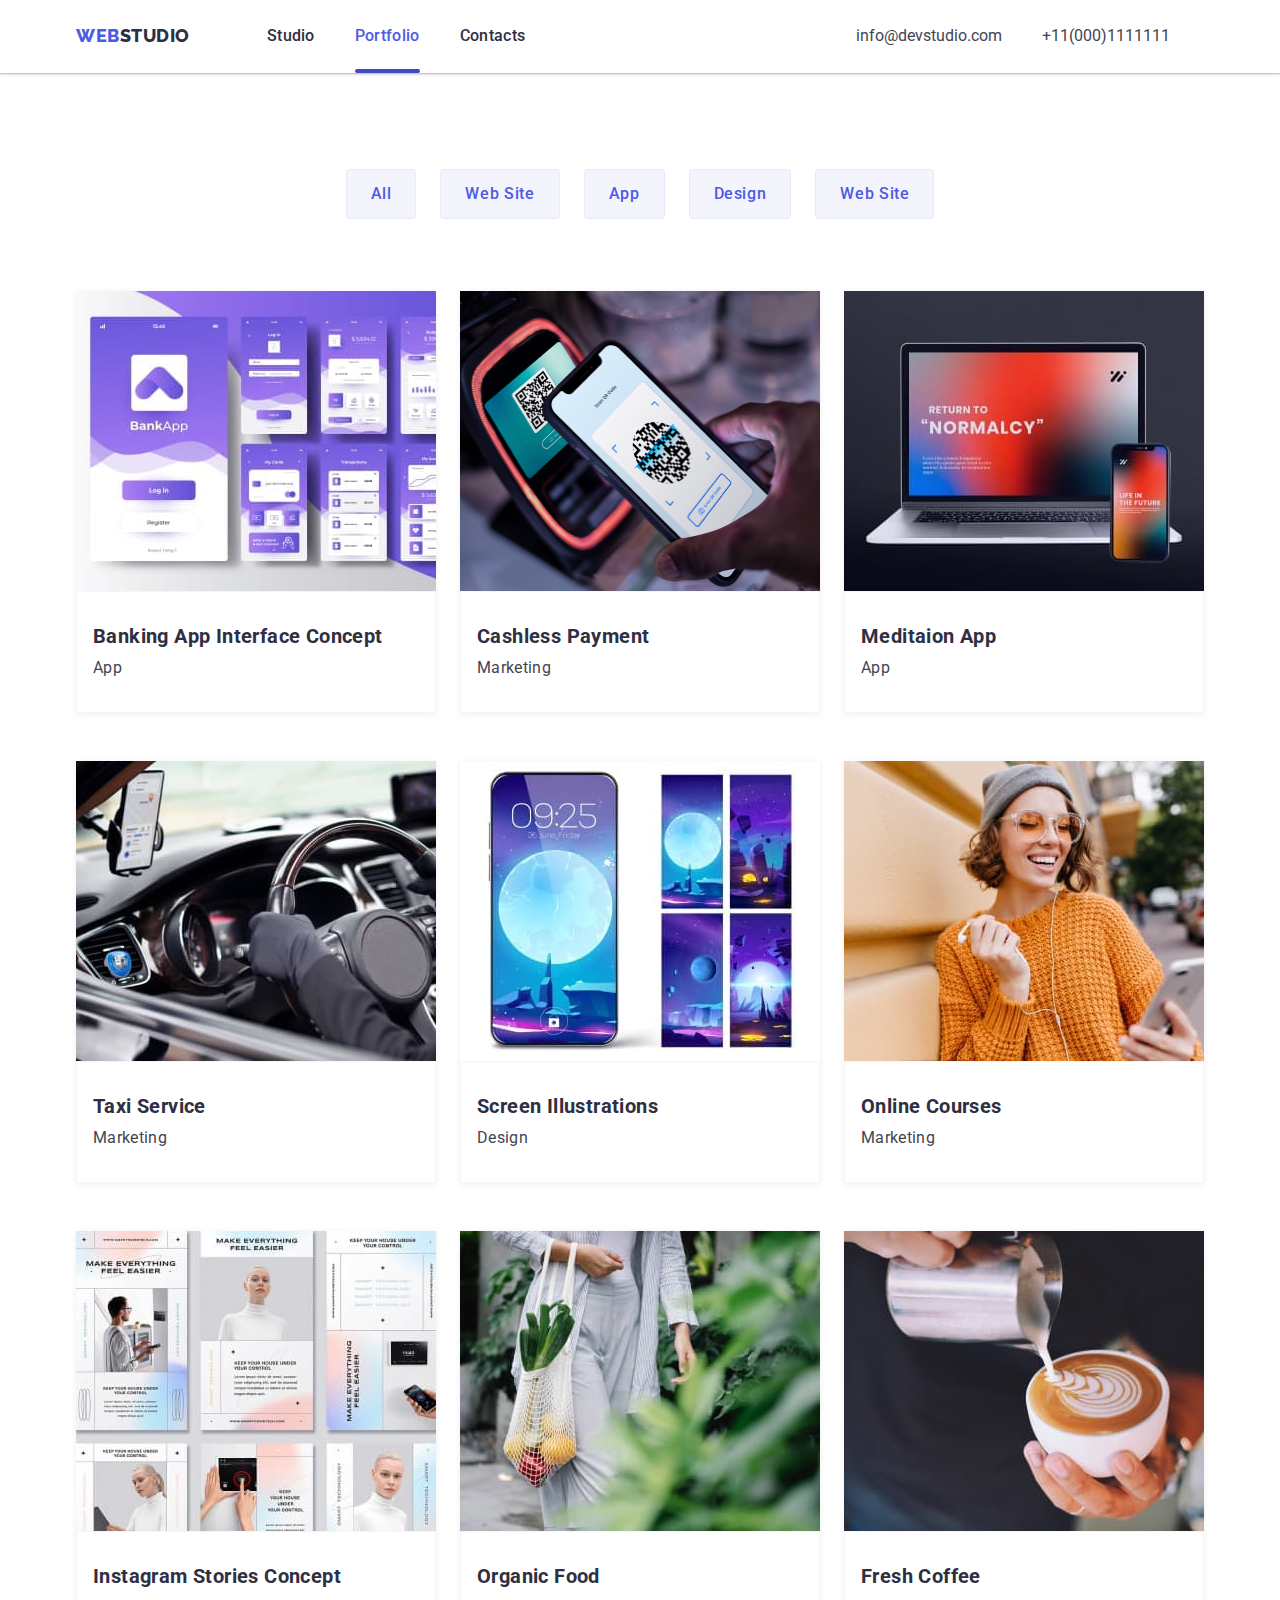
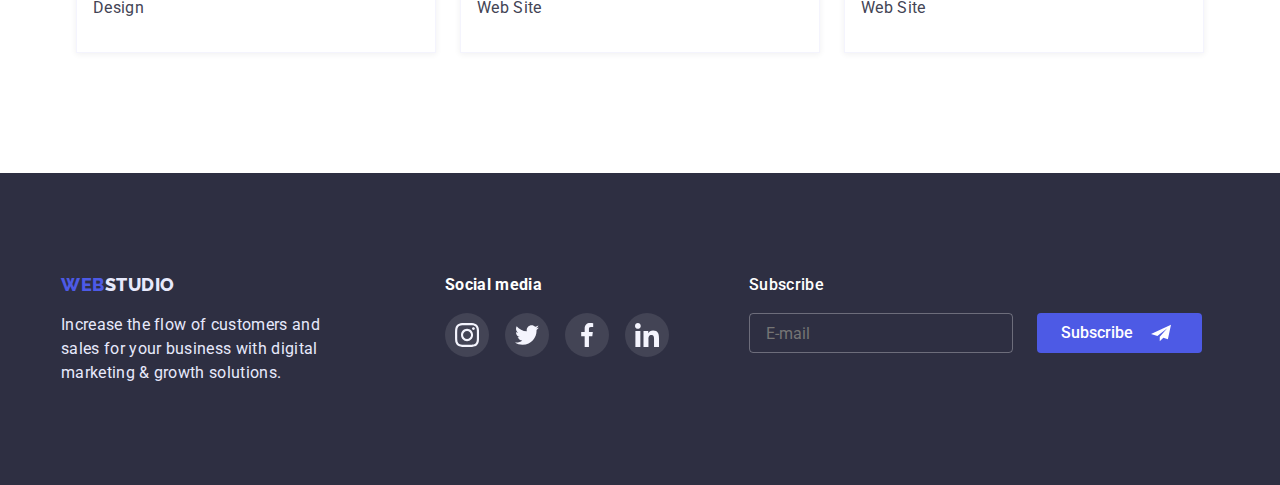
==== portfolio.html @ 926c933f "Fixed repositories" ====
<!DOCTYPE html>
<html lang="en">
  <head>
    <meta charset="UTF-8" />
    <meta http-equiv="X-UA-Compatible" content="IE=edge" />
    <meta name="viewport" content="width=device-width, initial-scale=1.0" />
    <title>Portfolio</title>
    <link
      href="https://fonts.googleapis.com/css2?family=Raleway:wght@800&family=Roboto:wght@400;500;700;900&display=swap"
      rel="stylesheet"
    />
    <link
      rel="stylesheet"
      href="https://cdn.jsdelivr.net/npm/modern-normalize@1.1.0/modern-normalize.min.css"
    />
    <link rel="stylesheet" href="./css/style.css" />
  </head>
  <body class="body">
    <header class="header">
      <div class="container header-container">
        <a class="logo link" href="./index.html"
          >WEB<span class="logo-dark">STUDIO</span></a
        >
        <nav class="nav">
          <ul class="nav-list list">
            <li class="nav-item">
              <a class="nav-link link" href="./index.html">Studio</a>
            </li>
            <li class="nav-item current-page">
              <a class="nav-link link" href="./portfolio.html">Portfolio</a>
            </li>
            <li class="nav-item">
              <a class="nav-link link" href="#">Contacts</a>
            </li>
          </ul>
        </nav>
        <ul class="contact-list list">
          <li class="contact-item">
            <a class="contact-link link" href="mailto:info@devstudio.com"
              >info@devstudio.com</a
            >
          </li>
          <li class="contact-item">
            <a class="contact-link link" href="tel:+11(000)1111111"
              >+11(000)1111111</a
            >
          </li>
        </ul>
      </div>
    </header>
    <main>
      <section class="portfolio">
        <div class="container">
          <h1 class="portfolio-title visually-hidden">Portfolio</h1>
          <ul class="portfolio-list list link">
            <li class="portfolio-item">
              <button class="portfolio-button">All</button>
            </li>
            <li class="portfolio-item">
              <button class="portfolio-button">Web Site</button>
            </li>
            <li class="portfolio-item">
              <button class="portfolio-button">App</button>
            </li>
            <li class="portfolio-item">
              <button class="portfolio-button">Design</button>
            </li>
            <li class="portfolio-item">
              <button class="portfolio-button">Web Site</button>
            </li>
          </ul>
        </div>
        <div class="container">
          <ul class="cards-list list">
            <li class="cards-item">
              <a class="cards-link link" href="#">
                <div class="cards-img-container">
                  <img
                  class="cards-img"
                  src="./images/violet.jpg"
                  width="360"
                  height="300"
                  alt="violet"
                />
                <div class="cards-img-overlay">
                  <p>
                    14 Stylish and User-Friendly App Design Concepts · Task Manager App · Calorie Tracker App · Exotic Fruit Ecommerce App · Cloud Storage App
                  </p>
                </div>
                </div>
                <div class="cards-item-content">
                  <h3 class="cards-header">Banking App Interface Concept</h3>
                  <p class="cards-text">App</p>
                </div>
              </a>
            </li>
            <li class="cards-item">
              <a class="cards-link link" href="#">
                <div class="cards-img-container">
                  <img
                  class="cards-img"
                  src="./images/phones.jpg"
                  width="360"
                  height="300"
                  alt="blue"
                />
                <div class="cards-img-overlay">
                  <p>
                    14 Stylish and User-Friendly App Design Concepts · Task Manager App · Calorie Tracker App · Exotic Fruit Ecommerce App · Cloud Storage App
                  </p>
                </div>
                </div>
                <div class="cards-item-content">
                  <h3 class="cards-header">Cashless Payment</h3>
                  <p class="cards-text">Marketing</p>
                </div>
              </a>
            </li>
            <li class="cards-item">
              <a class="cards-link link" href="#">
                <div class="cards-img-container">
                  <img
                  class="cards-img"
                  src="./images/media.jpg"
                  width="360"
                  height="300"
                  alt="media"
                />
                <div class="cards-img-overlay">
                  <p>
                    14 Stylish and User-Friendly App Design Concepts · Task Manager App · Calorie Tracker App · Exotic Fruit Ecommerce App · Cloud Storage App
                  </p>
                </div>
                </div>
                <div class="cards-item-content">
                  <h3 class="cards-header">Meditaion App</h3>
                  <p class="cards-text">App</p>
                </div>
              </a>
            </li>
            <li class="cards-item">
              <a class="cards-link link" href="#">
                <div class="cards-img-container">
                  <img
                  class="cards-img"
                  src="./images/car.jpg"
                  width="360"
                  height="300"
                  alt="car"
                />
                <div class="cards-img-overlay">
                  <p>
                    14 Stylish and User-Friendly App Design Concepts · Task Manager App · Calorie Tracker App · Exotic Fruit Ecommerce App · Cloud Storage App
                  </p>
                </div>
                </div>
                <div class="cards-item-content">
                  <h3 class="cards-header">Taxi Service</h3>
                  <p class="cards-text">Marketing</p>
                </div>
              </a>
            </li>
            <li class="cards-item">
              <a class="cards-link link" href="#">
                <div class="cards-img-container">
                  <img
                  class="cards-img"
                  src="./images/phoneviolet.jpg"
                  width="360"
                  height="300"
                  alt="phoneviolet"
                />
                <div class="cards-img-overlay">
                  <p>
                    14 Stylish and User-Friendly App Design Concepts · Task Manager App · Calorie Tracker App · Exotic Fruit Ecommerce App · Cloud Storage App
                  </p>
                </div>
                </div>
                <div class="cards-item-content">
                  <h3 class="cards-header">Screen Illustrations</h3>
                  <p class="cards-text">Design</p>
                </div>
              </a>
            </li>
            <li class="cards-item">
              <a class="cards-link link" href="#">
                <div class="cards-img-container">
                  <img
                  class="cards-img"
                  src="./images/smilegirl.jpg"
                  width="360"
                  height="300"
                  alt="smilegirl"
                />
                <div class="cards-img-overlay">
                  <p>
                    14 Stylish and User-Friendly App Design Concepts · Task Manager App · Calorie Tracker App · Exotic Fruit Ecommerce App · Cloud Storage App
                  </p>
                </div>
                </div>
                <div class="cards-item-content">
                  <h3 class="cards-header">Online Courses</h3>
                  <p class="cards-text">Marketing</p>
                </div>
              </a>
            </li>
            <li class="cards-item">
              <a class="cards-link link" href="#">
                <div class="cards-img-container">
                  <img
                  class="cards-img"
                  src="./images/cards.jpg"
                  width="360"
                  height="300"
                  alt="cards"
                />
                <div class="cards-img-overlay">
                  <p>
                    14 Stylish and User-Friendly App Design Concepts · Task Manager App · Calorie Tracker App · Exotic Fruit Ecommerce App · Cloud Storage App
                  </p>
                </div>
                </div>
                <div class="cards-item-content">
                  <h3 class="cards-header">Instagram Stories Concept</h3>
                  <p class="cards-text">Design</p>
                </div>
              </a>
            </li>
            <li class="cards-item">
              <a class="cards-link link" href="#">
                <div class="cards-img-container">
                  <img
                  class="cards-img"
                  src="./images/girlwithbag.jpg"
                  width="360"
                  height="300"
                  alt="girlwithbag"
                />
                <div class="cards-img-overlay">
                  <p>
                    14 Stylish and User-Friendly App Design Concepts · Task Manager App · Calorie Tracker App · Exotic Fruit Ecommerce App · Cloud Storage App
                  </p>
                </div>
                </div>
                <div class="cards-item-content">
                  <h3 class="cards-header">Organic Food</h3>
                  <p class="cards-text">Web Site</p>
                </div>
              </a>
            </li>
            <li class="cards-item">
              <a class="cards-link link" href="#">
                <div class="cards-img-container">
                  <img
                  class="cards-img"
                  src="./images/coffee.jpg"
                  width="360"
                  height="300"
                  alt="coffee"
                />
                <div class="cards-img-overlay">
                  <p>
                    14 Stylish and User-Friendly App Design Concepts · Task Manager App · Calorie Tracker App · Exotic Fruit Ecommerce App · Cloud Storage App
                  </p>
                </div>
                </div>
                <div class="cards-item-content">
                  <h3 class="cards-header">Fresh Coffee</h3>
                  <p class="cards-text">Web Site</p>
                </div>
              </a>
            </li>
          </ul>
        </div>
      </section>
    </main>
    <footer class="footer">
      <div class="footer-section container">
        <div class="footer-logo">
          <a class="logo-footer link" href="./index.html"
            >WEB<span class="footer-logo">STUDIO</span></a
          >
          <p class="footer-text">
            Increase the flow of customers and sales for your business with
            digital marketing & growth solutions.
          </p>
        </div>
        <div class="footer-soc-div">
          <p class="footer-soc-text">Social media</p>
          <ul class="footer-soc-list list">
            <li class="footer-soc-item">
              <a href="" class="footer-soc-link link">
                <svg class="footer-soc-icon" width="24px" height="24px">
                  <use href="./images/icons.svg#icon-instagram"></use>
                </svg>
              </a>
            </li>
            <li class="footer-soc-item">
              <a href="" class="footer-soc-link link">
                <svg class="footer-soc-icon" width="24px" height="24px">
                  <use href="./images/icons.svg#icon-twitter"></use>
                </svg>
              </a>
            </li>
            <li class="footer-soc-item">
              <a href="" class="footer-soc-link link">
                <svg class="footer-soc-icon" width="24px" height="24px">
                  <use href="./images/icons.svg#icon-facebook"></use>
                </svg>
              </a>
            </li>
            <li class="footer-soc-item">
              <a href="" class="footer-soc-link link">
                <svg class="footer-soc-icon" width="24px" height="24px">
                  <use href="./images/icons.svg#icon-linkedin"></use>
                </svg>
              </a>
            </li>
          </ul>
        </div>
        <div>
          <p class="footer-modal-title">Subscribe</p>
          <form class="footer-form">
            <input type="text" class="footer-input" placeholder="E-mail" />
            <button type="submit" class="footer-button">
              <span>Subscribe</span
              ><svg class="footer-button-icon" width="24px" height="20px">
                <use href="./images/icons.svg#icon-send"></use>
              </svg>
            </button>
          </form>
        </div>
      </div>
    </footer>
    <script src="modal.js"></script>
  </body>
</html>
---- css/style.css ----
:root {
  --primary-text-color: #2e2f42;
  --secondary-text-color: #434455;
  --white-color: #fff;
  --logo-color: #4d5ae5;
  --second-img-color: #f4f4fd;
  --footer-text-color: #e7e9fc;
  --link-color: #434455;
  --background-light-color: #e5e5e5;
}
body {
  font-family: "Roboto", sans-serif;
  color: var(--primary-text-color);
  background-color: var(--white-color);
}
h1,
h2,
h3,
h4,
h5,
h6,
p {
  margin: 0;
}
ul,
ol {
  margin: 0;
  padding: 0;
}
img {
  display: block;
  max-width: 100%;
  height: auto;
}
.is-hidden {
  visibility: hidden;
  opacity: 0;
  pointer-events: none;
}
.backdrop {
  position: fixed;
  left: 0;
  top: 0;
  width: 100vw;
  height: 100vh;
  background-color: rgba(46, 47, 66, 0.4);
  opacity: 1;
  transition: opacity 250ms cubic-bezier(0.4, 0, 0.2, 1);
}
.backdrop.is-hidden {
  opacity: 0;
  pointer-events: none;
  visibility: hidden;
}
.modal-window {
  position: fixed;
  top: 50%;
  left: 50%;
  transform: translate(-50%, -50%);
  width: 408px;
  height: 584px;
  background-color: #fcfcfc;
  box-shadow: 0px 1px 1px rgba(0, 0, 0, 0.14), 0px 1px 3px rgba(0, 0, 0, 0.12),
    0px 2px 1px rgba(0, 0, 0, 0.2);
  border-radius: 4px;
  transition: color 250ms cubic-bezier(0.4, 0, 0.2, 1);
  padding: 72px 24px 24px 24px;
}

.modal-window-close {
  position: absolute;
  right: 24px;
  top: 24px;
  display: flex;
  justify-content: center;
  align-items: center;
  width: 24px;
  height: 24px;
  fill: black;
  background-color: #e7e9fc;
  border: 1px solid rgba(0, 0, 0, 0.1);
  border-radius: 50%;
  cursor: pointer;
  transition: color 250ms cubic-bezier(0.4, 0, 0.2, 1);
}
.modal-window-close:hover {
  fill: var(--white-color);
  background-color: var(--logo-color);
}
.modal-window-close:focus {
  fill: var(--white-color);
}
.modal-title {
  font-family: Roboto;
  font-size: 16px;
  font-weight: 500;
  line-height: 24px;
  letter-spacing: 0.02em;
  text-align: center;
  color: var(--primary-text-color);
  margin-bottom: 14px;
}
.modal-input {
  width: 360px;
  height: 40px;
  border: 1px solid rgba(33, 33, 33, 0.2);
  border-radius: 4px;
  text-align: center;
  margin-top: 4px;
  margin-bottom: 8px;
}
.modal-input:hover {
  border: 1px solid rgba(77, 90, 229, 1);
}
.modal-label {
  display: block;
  position: relative;
  font-size: 12px;
 
}
.modal-label:hover {
  fill: rgba(77, 90, 229, 1);
}
.modal-label:focus {
  fill: rgba(77, 90, 229,1);
}
.form-icon {
  position: absolute;
  left: 14px;
  top: calc(50% + 4px);
  transform: translateY(-50%);
}
.textarea {
  resize: none;
  width: 360px;
  height: 120px;
  border-radius: 4px;
  border-color: rgba(33, 33, 33, 0.2);
  margin-top: 4px;
  margin-bottom: 16px;

}
.chebox-div {
  display: flex;
  align-items: center;
  gap:6px;
  margin-bottom: 24px;
}
.visually-hidden {
}
.modal-checbox {
}
.checbox-label {
  display: flex;
  align-items: center;
  gap: 8px;
}
.chebox-div:checked + .modal-label .check-icon{
  opacity: 1;
}
.checkbox-icon-wrap {
  position: relative;
  min-width: 16px;
  height: 16px;
  display: inline-block;
  border: 1.25px solid #2e2f42;
  border-radius: 2px;
}
.checkbox-icon {
  position: absolute;
  top: 50%;
  left: 50%;
  transform: translate(-50%, -50%);
  cursor: pointer;
  opacity: 0;
  transition: opacity 250ms cubic-bezier(0.4, 0, 0.2, 1);
}
.privacy-text {
  font-size: 12px;
  line-height: 1.33;
  letter-spacing: 0.04em;
  color: #757575;
}
.privacy-link {
}
.modal-form-button {
  font-family: Roboto;
  font-size: 16px;
  font-weight: 500;
  line-height: 24px;
  letter-spacing: 0.04em;
  text-align: center;
  color: rgba(255, 255, 255, 1);
  width: 169px;
  height: 56px;
  background-color: rgba(77, 90, 229, 1);
  margin: 0 auto;
  display: block;
  border: none;
  border-radius: 4px;
}
.container {
  width: 1158px;
  padding-left: 15px;
  padding-right: 15px;
  margin: 0 auto;
}
.header-container {
  display: flex;
}
.link {
  text-decoration: none;
}
.link:focus {
  color: var(--logo-color);
}
.portfolio-button:focus {
  color: var(--logo-color);
}
.list {
  list-style: none;
}
.header {
  color: var(--primary-text-color);
  background-color: var(--white-color);
  border-bottom: 1px solid var(--white-color);
  box-shadow: 0px 2px 1px rgba(46, 47, 66, 0.08),
    0px 1px 1px rgba(46, 47, 66, 0.16), 0px 1px 6px rgba(46, 47, 66, 0.08);
}
.header li:not(:last-child) {
  margin-right: 40px;
}
.logo {
  font-family: "Raleway", sans-serif;
  font-weight: 800;
  font-size: 18px;
  line-height: calc(24 / 18);
  letter-spacing: 0.03em;
  color: var(--logo-color);
  margin-right: 77px;
  display: flex;
  padding-top: 24px;
  padding-bottom: 24px;
}
.logo-dark {
  color: var(--primary-text-color);
}
.nav {
  margin-right: 331px;
}
.nav-list {
  display: flex;
}
.list {
  padding: 0;
  margin: 0;
}
.nav-item {
  position: relative;
}
.nav-item :hover,
.nav-item :focus {
  color: var(--logo-color);
}
.current-page .nav-link {
  color: var(--logo-color);
}
.current-page::after {
  content: "";
  position: absolute;
  bottom: -1px;
  width: 100%;
  height: 4px;
  background-color: #404bbf;
  border-radius: 2px;
}
.nav-link {
  font-weight: 500;
  font-size: 16px;
  line-height: calc(24 / 16);
  letter-spacing: 0.02em;
  color: var(--primary-text-color);
  display: flex;
  padding-bottom: 24px;
  padding-top: 24px;
  transition: color 250ms cubic-bezier(0.4, 0, 0.2, 1);
}
.contact-list {
  display: flex;
}
.contact-item {
}
.contact-link {
  font-size: 16px;
  line-height: calc(24 / 16);
  color: var(--secondary-text-color);
  display: block;
  padding-top: 24px;
  padding-bottom: 24px;
  transition: color 250ms cubic-bezier(0.4, 0, 0.2, 1);
}
.contact-link:hover,
.contact-link:focus {
  color: var(--logo-color);
  transition: color 250ms cubic-bezier(0.4, 0, 0.2, 1);
}
.hero {
  max-width: 1440px;
  margin-left: auto;
  margin-right: auto;
  background-image: linear-gradient(
      to right,
      rgba(46, 47, 66, 0.7),
      rgba(46, 47, 66, 0.7)
    ),
    url(../images/people-office.jpg);
  background-repeat: no-repeat;
  background-position: center;
  background-size: cover;
  text-align: center;
  padding-top: 192px;
  padding-bottom: 192px;
}
.hero-title {
  font-weight: 700;
  width: 507px;
  font-size: 56px;
  line-height: calc(60 / 56);
  letter-spacing: 0.02em;
  color: var(--white-color);
  margin: 0 auto 48px;
}
.hero-button {
  font-family: "Roboto";
  font-style: normal;
  font-weight: 500;
  font-size: 16px;
  line-height: calc(24 / 16);
  letter-spacing: 0.04em;
  color: var(--white-color);
  background-color: var(--logo-color);
  border: none;
  cursor: pointer;
  border-radius: 4px;
  padding: 16px 32px;
  display: inline-block;
  box-shadow: 0px 4px 4px 0px rgba(0, 0, 0, 0.15);
  transition: background-color 250ms cubic-bezier(0.4, 0, 0.2, 1);
}
.hero-button:hover {
  background-color: #404bbf;
  box-shadow: 0px 4px 4px 0px rgba(0, 0, 0, 0.15);
}
.hero-button:focus {
  background-color: #404bbf;
  box-shadow: 0px 4px 4px 0px rgba(0, 0, 0, 0.15);
}
.features {
  color: var(--white-color);
  padding-bottom: 120px;
  padding-top: 120px;
}
.features-title {
  color: var(--primary-text-color);
}

.features-list {
  display: flex;
}
.features-list li:not(:last-child) {
  margin-right: 24px;
}
.features-item {
  color: var(--second-img-color);
  width: 264px;
}
.features-item-icon {
  height: 112px;
  display: flex;
  justify-content: center;
  align-items: center;
  margin-bottom: 8px;
  border-radius: 4px;
  background: #f4f4fd;
}
.features-description {
  font-weight: 500;
  font-size: 20px;
  line-height: calc(24 / 20);
  letter-spacing: 0.02em;
  color: var(--primary-text-color);
  margin-top: 0;
  margin-bottom: 8px;
}
.features-text {
  font-size: 16px;
  line-height: calc(24 / 16);
  letter-spacing: 0.02em;
  color: var(--secondary-text-color);
}
.todo {
  color: var(--second-img-color);
  padding-bottom: 120px;
}
.todo-title {
  font-weight: 700;
  font-size: 36px;
  line-height: calc(40 / 36);
  letter-spacing: 0.02em;
  text-transform: capitalize;
  color: var(--primary-text-color);
  text-align: center;
  margin-bottom: 72px;
}
.todo-list {
  display: flex;
  justify-content: space-between;
}
.todo-item {
}
.todo-img {
}
.team {
  background-color: var(--second-img-color);
  padding: 120px 0;
}
.team-title {
  font-size: 36px;
  font-weight: 700;
  line-height: calc(40 / 36);
  text-align: center;
  letter-spacing: 0.02em;
  text-transform: capitalize;
  color: var(--primary-text-color);
  margin-bottom: 72px;
}
.team-item-content {
  padding: 32px 16px;
  flex-direction: column;
  text-align: center;
}
.team-list {
  display: flex;
  justify-content: space-between;
  box-shadow: 0px 2px 1px 0px rgba(46, 47, 66, 0.08);
  box-shadow: 0px 1px 1px 0px rgba(46, 47, 66, 0.16);
  box-shadow: 0px 1px 6px 0px rgba(46, 47, 66, 0.08);
}
.team-item {
  background-color: var(--white-color);
}
.team-img {
}
.team-name {
  font-weight: 500;
  font-size: 20px;
  line-height: calc(24 / 20);
  letter-spacing: 0.02em;
  margin-bottom: 8px;
}
.team-position {
  font-size: 16px;
  line-height: calc(24 / 16);
  letter-spacing: 0.02em;
  margin-bottom: 8px;
}
.team-soc-list {
  display: flex;
  justify-content: center;
  gap: 24px;
}
.team-soc-list:not(:last-child) {
  margin-right: var(--card-set-gap);
}
.team-soc-item {
  height: 36px;
  width: 36px;
}
.team-soc-link {
  width: 100%;
  height: 100%;
  border-radius: 50%;
  display: flex;
  align-items: center;
  justify-content: center;
  background-color: #4d5ae5;
  transition: background-color 250ms cubic-bezier(0.4, 0, 0.2, 1);
}
.team-soc-link:hover,
.team-soc-link:focus {
  background-color: #404bbf;
}
.team-soc-icon {
  fill: #f4f4fd;
}
.customers {
  padding-top: 120px;
  padding-bottom: 120px;
}
.customers-section-title {
  font-family: Roboto;
  font-size: 36px;
  font-weight: 700;
  line-height: 42px;
  letter-spacing: 0.02em;
  text-align: center;
  margin-bottom: 72px;
  text-transform: capitalize;
}
.customers-list {
  display: flex;
  gap: 24px;
}
.customers-item {
  width: calc((100%-120px) / 6);
  height: 88px;
}
.customers-link {
  display: flex;
  justify-content: center;
  align-items: center;
  width: 168px;
  height: 88px;
  border: 1px solid #8e8f99;
  border-radius: 4px;
  fill: #8e8f99;
  transition: border-color 250ms cubic-bezier(0.4, 0, 0.2, 1),
    fill 250ms cubic-bezier(0.4, 0, 0.2, 1);
}
.customers-link:hover,
.customers-link:focus {
  fill: var(--logo-color);
  border-color: var(--logo-color);
}
.customers-icon {
}

.portfolio {
  padding-top: 96px;
  padding-bottom: 120px;
}
.portfolio-title {
}
.portfolio-list {
  display: flex;
  justify-content: center;
  margin-bottom: 72px;
  gap: 24px;
}
.portfolio-item {
}
.portfolio-button {
  font-weight: 500;
  font-family: inherit;
  font-size: 16px;
  line-height: calc(24 / 16);
  text-align: center;
  letter-spacing: 0.04em;
  color: var(--logo-color);
  padding: 12px 24px;
  background: var(--second-img-color);
  border: 1px solid #e7e9fc;
  border-radius: 4px;
  cursor: pointer;
  transition: background-color 250ms cubic-bezier(0.4, 0, 0.2, 1),
    color 250ms cubic-bezier(0.4, 0, 0.2, 1),
    border-color 250ms cubic-bezier(0.4, 0, 0.2, 1),
    box-shadow 250ms cubic-bezier(0.4, 0, 0.2, 1);
}
.portfolio-button:hover,
.portfolio-button:focus {
  color: var(--second-img-color);
  background-color: var(--logo-color);
  border-color: transparent;
  box-shadow: 0px 3px 1px rgba(0, 0, 0, 0.1), 0px 2px 1px rgba(0, 0, 0, 0.08),
    0px 2px 2px rgba(0, 0, 0, 0.12);
}
.cards-list {
  display: flex;
  flex-wrap: wrap;
  row-gap: 48px;
  column-gap: 24px;
}
.cards-item {
  border-top: 0;
  transition: box-shadow 250ms cubic-bezier(0.4, 0, 0.2, 1);
}
.cards-item:hover {
  box-shadow: 0px 2px 6px 0px rgba(46, 47, 66, 0.16);
}
.cards-link {
  display: block;
  box-shadow: 0px 1px 6px rgba(46, 47, 66, 0.08);
  transition: box-shadow 250ms cubic-bezier(0.4, 0, 0.2, 1);
}
.cards-link:hover, .cards-link:focus {
  box-shadow: 0px 1px 6px rgba(46, 47, 66, 0.08),
    0px 1px 1px rgba(46, 47, 66, 0.16), 0px 2px 1px rgba(46, 47, 66, 0.08);
}

.cards-img-container {
  position: relative;
  overflow: hidden;
}
.cards-img-overlay {
  font-family: Roboto;
  font-size: 16px;
  font-weight: 400;
  line-height: 24px;
  letter-spacing: 0.02em;
  text-align: left;
  position: absolute;
  height: 100%;
  padding: 40px 32px;
  left: 0;
  transform: translateY(0);
  background-color: #4d5ae5;
  transition: transform 250ms cubic-bezier(0.4, 0, 0.2, 1);
}
.cards-link:hover .cards-img-overlay {
  transform: translateY(-100%);
}
.cards-link:focus .cards-img-overlay {
  transform: translateY(-100%);
}

.cards-img-overlay p {
  color: var(--second-img-color);
}
.cards-item-content {
  padding: 32px 16px;
  border: 0.5px solid #f4f4fd;
}
.cards-img {
  max-height: 300px;
}
.cards-header {
  font-weight: 700;
  font-size: 20px;
  line-height: calc(24 / 20);
  letter-spacing: 0.02em;
  color: var(--primary-text-color);
  margin-bottom: 8px;
}
.cards-text {
  color: var(--link-color);
  font-size: 16px;
  line-height: calc(24 / 16);
  letter-spacing: 0.02em;
}
.footer {
  background-color: var(--primary-text-color);
}
.footer-section {
  display: flex;
  padding: 100px 0;
}
.logo-footer {
  font-family: "Raleway", sans-serif;
  font-weight: 800;
  font-size: 18px;
  line-height: calc(24 / 18);
  letter-spacing: 0.03em;
  color: var(--logo-color);
}
.footer-logo {
  margin-right: 120px;
  color: var(--footer-text-color);
}
.footer-text {
  font-size: 16px;
  line-height: calc(24 / 16);
  letter-spacing: 0.02em;
  color: var(--footer-text-color);
  width: 264px;
  margin-top: 16px;
}
.footer-soc-div {
  display: inline-block;
}
.footer-soc-div .footer-soc-div:not(:last-child) {
  margin-right: 16px;
}
.footer-soc-text {
  margin-bottom: 16px;
  font-size: 16px;
  font-weight: 700;
  line-height: 24px;
  letter-spacing: 0.02em;
  text-align: left;
  color: rgba(255, 255, 255, 1);
}
.footer-soc-list {
  display: flex;
  justify-content: center;
  gap: 16px;
  margin-right: 80px;

}
.footer-soc-icon {
  fill: #f4f4fd;
}
.footer-soc-item {
  width: 44px;
  height: 44px;
}
.footer-soc-link {
  width: 100%;
  height: 100%;
  background-color: rgba(255, 255, 255, 0.1);
  border-radius: 50%;
  display: flex;
  align-items: center;
  justify-content: center;
  transition: background-color 250ms cubic-bezier(0.4, 0, 0.2, 1);
}
.footer-soc-link:hover,
.footer-soc-link:focus {
  background-color: #31d0aa;
}
.footer-form {
  display: flex;
}
.footer-modal-title {
  font-family: Roboto;
  font-size: 16px;
  font-weight: 500;
  line-height: 24px;
  letter-spacing: 0.02em;
  text-align: left;
  color: rgba(255, 255, 255, 1);
  padding-bottom: 16px;
}
.footer-input {
  width: 264px;
  height: 40px;
  margin-right: 24px;
  padding: 8px 16px;
  background-color: transparent;
  border: 1px solid rgba(255, 255, 255, 0.3);
  border-radius: 4px;
}
.footer-button {
  display: flex;
  align-items: center;
  font-family: Roboto;
  font-size: 16px;
  font-weight: 500;
  line-height: 24px;
  letter-spacing: 4%;
  color: rgba(255, 255, 255, 1);
  background-color: rgba(77, 90, 229, 1);
  border-radius: 4px;
  width: 165px;
  height: 40px;
  border: none;
  padding: 8px 24px;
}
.footer-button-icon {
fill: rgb(255, 255, 255);
margin-left: 16px;
}
/*приховуємо заголовки*/
.visually-hidden {
  position: absolute;
  white-space: nowrap;
  width: 1px;
  height: 1px;
  overflow: hidden;
  border: 0;
  padding: 0;
  clip: rect(0 0 0 0);
  clip-path: inset(50%);
  margin: -1px;
}
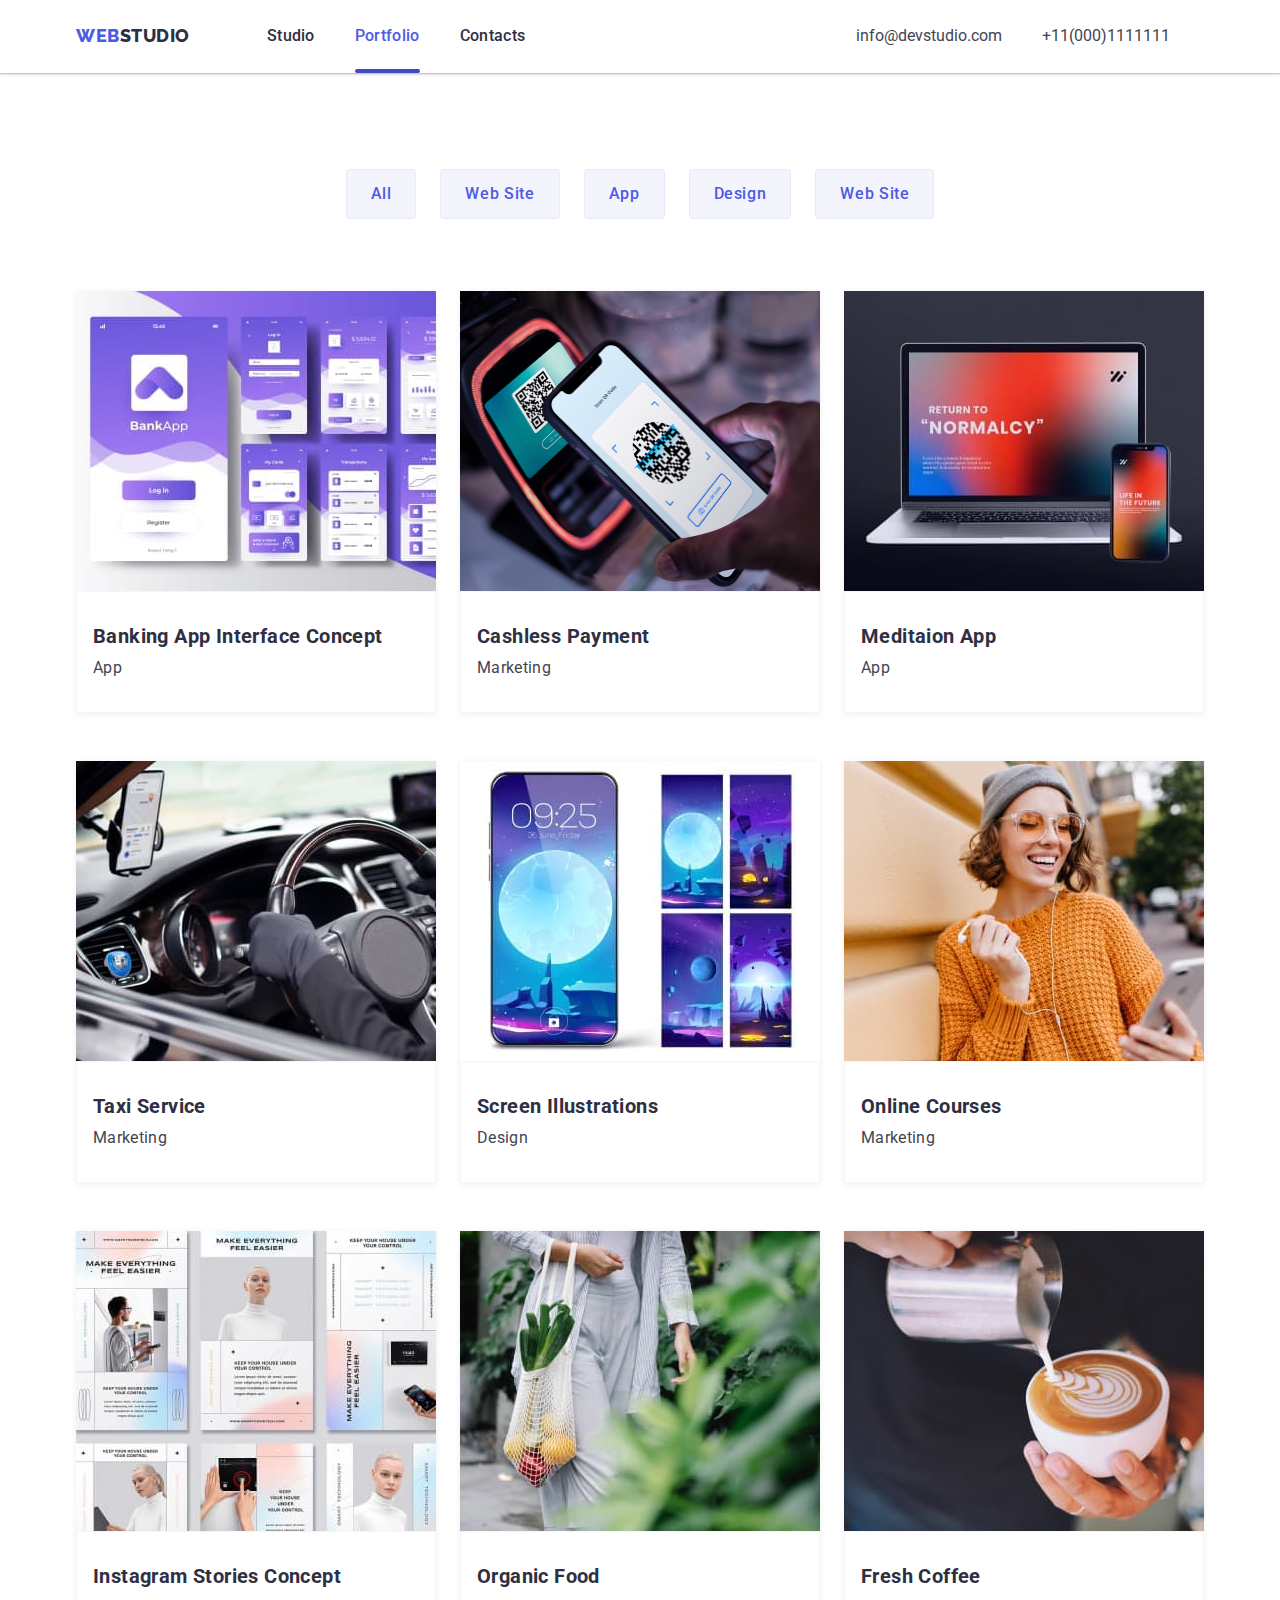
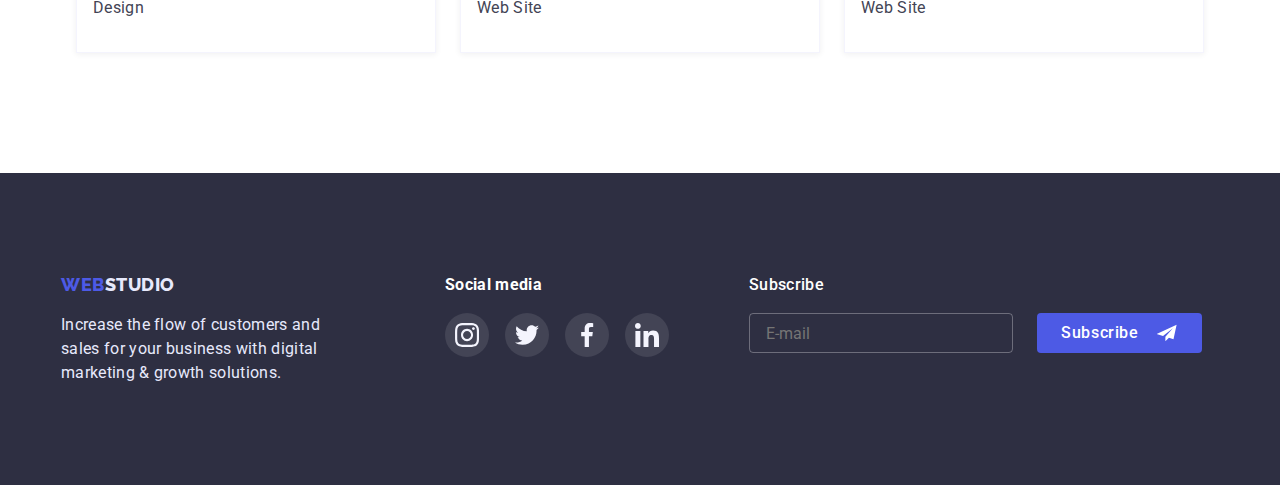
==== commit 215255b7: "Fixed errors from validator" ====
--- a/portfolio.html
+++ b/portfolio.html
@@ -76,17 +76,19 @@
               <a class="cards-link link" href="#">
                 <div class="cards-img-container">
                   <img
-                  class="cards-img"
-                  src="./images/violet.jpg"
-                  width="360"
-                  height="300"
-                  alt="violet"
-                />
-                <div class="cards-img-overlay">
-                  <p>
-                    14 Stylish and User-Friendly App Design Concepts · Task Manager App · Calorie Tracker App · Exotic Fruit Ecommerce App · Cloud Storage App
-                  </p>
-                </div>
+                    class="cards-img"
+                    src="./images/violet.jpg"
+                    width="360"
+                    height="300"
+                    alt="violet"
+                  />
+                  <div class="cards-img-overlay">
+                    <p>
+                      14 Stylish and User-Friendly App Design Concepts · Task
+                      Manager App · Calorie Tracker App · Exotic Fruit Ecommerce
+                      App · Cloud Storage App
+                    </p>
+                  </div>
                 </div>
                 <div class="cards-item-content">
                   <h3 class="cards-header">Banking App Interface Concept</h3>
@@ -98,17 +100,19 @@
               <a class="cards-link link" href="#">
                 <div class="cards-img-container">
                   <img
-                  class="cards-img"
-                  src="./images/phones.jpg"
-                  width="360"
-                  height="300"
-                  alt="blue"
-                />
-                <div class="cards-img-overlay">
-                  <p>
-                    14 Stylish and User-Friendly App Design Concepts · Task Manager App · Calorie Tracker App · Exotic Fruit Ecommerce App · Cloud Storage App
-                  </p>
-                </div>
+                    class="cards-img"
+                    src="./images/phones.jpg"
+                    width="360"
+                    height="300"
+                    alt="blue"
+                  />
+                  <div class="cards-img-overlay">
+                    <p>
+                      14 Stylish and User-Friendly App Design Concepts · Task
+                      Manager App · Calorie Tracker App · Exotic Fruit Ecommerce
+                      App · Cloud Storage App
+                    </p>
+                  </div>
                 </div>
                 <div class="cards-item-content">
                   <h3 class="cards-header">Cashless Payment</h3>
@@ -120,17 +124,19 @@
               <a class="cards-link link" href="#">
                 <div class="cards-img-container">
                   <img
-                  class="cards-img"
-                  src="./images/media.jpg"
-                  width="360"
-                  height="300"
-                  alt="media"
-                />
-                <div class="cards-img-overlay">
-                  <p>
-                    14 Stylish and User-Friendly App Design Concepts · Task Manager App · Calorie Tracker App · Exotic Fruit Ecommerce App · Cloud Storage App
-                  </p>
-                </div>
+                    class="cards-img"
+                    src="./images/media.jpg"
+                    width="360"
+                    height="300"
+                    alt="media"
+                  />
+                  <div class="cards-img-overlay">
+                    <p>
+                      14 Stylish and User-Friendly App Design Concepts · Task
+                      Manager App · Calorie Tracker App · Exotic Fruit Ecommerce
+                      App · Cloud Storage App
+                    </p>
+                  </div>
                 </div>
                 <div class="cards-item-content">
                   <h3 class="cards-header">Meditaion App</h3>
@@ -142,17 +148,19 @@
               <a class="cards-link link" href="#">
                 <div class="cards-img-container">
                   <img
-                  class="cards-img"
-                  src="./images/car.jpg"
-                  width="360"
-                  height="300"
-                  alt="car"
-                />
-                <div class="cards-img-overlay">
-                  <p>
-                    14 Stylish and User-Friendly App Design Concepts · Task Manager App · Calorie Tracker App · Exotic Fruit Ecommerce App · Cloud Storage App
-                  </p>
-                </div>
+                    class="cards-img"
+                    src="./images/car.jpg"
+                    width="360"
+                    height="300"
+                    alt="car"
+                  />
+                  <div class="cards-img-overlay">
+                    <p>
+                      14 Stylish and User-Friendly App Design Concepts · Task
+                      Manager App · Calorie Tracker App · Exotic Fruit Ecommerce
+                      App · Cloud Storage App
+                    </p>
+                  </div>
                 </div>
                 <div class="cards-item-content">
                   <h3 class="cards-header">Taxi Service</h3>
@@ -164,17 +172,19 @@
               <a class="cards-link link" href="#">
                 <div class="cards-img-container">
                   <img
-                  class="cards-img"
-                  src="./images/phoneviolet.jpg"
-                  width="360"
-                  height="300"
-                  alt="phoneviolet"
-                />
-                <div class="cards-img-overlay">
-                  <p>
-                    14 Stylish and User-Friendly App Design Concepts · Task Manager App · Calorie Tracker App · Exotic Fruit Ecommerce App · Cloud Storage App
-                  </p>
-                </div>
+                    class="cards-img"
+                    src="./images/phoneviolet.jpg"
+                    width="360"
+                    height="300"
+                    alt="phoneviolet"
+                  />
+                  <div class="cards-img-overlay">
+                    <p>
+                      14 Stylish and User-Friendly App Design Concepts · Task
+                      Manager App · Calorie Tracker App · Exotic Fruit Ecommerce
+                      App · Cloud Storage App
+                    </p>
+                  </div>
                 </div>
                 <div class="cards-item-content">
                   <h3 class="cards-header">Screen Illustrations</h3>
@@ -186,17 +196,19 @@
               <a class="cards-link link" href="#">
                 <div class="cards-img-container">
                   <img
-                  class="cards-img"
-                  src="./images/smilegirl.jpg"
-                  width="360"
-                  height="300"
-                  alt="smilegirl"
-                />
-                <div class="cards-img-overlay">
-                  <p>
-                    14 Stylish and User-Friendly App Design Concepts · Task Manager App · Calorie Tracker App · Exotic Fruit Ecommerce App · Cloud Storage App
-                  </p>
-                </div>
+                    class="cards-img"
+                    src="./images/smilegirl.jpg"
+                    width="360"
+                    height="300"
+                    alt="smilegirl"
+                  />
+                  <div class="cards-img-overlay">
+                    <p>
+                      14 Stylish and User-Friendly App Design Concepts · Task
+                      Manager App · Calorie Tracker App · Exotic Fruit Ecommerce
+                      App · Cloud Storage App
+                    </p>
+                  </div>
                 </div>
                 <div class="cards-item-content">
                   <h3 class="cards-header">Online Courses</h3>
@@ -208,17 +220,19 @@
               <a class="cards-link link" href="#">
                 <div class="cards-img-container">
                   <img
-                  class="cards-img"
-                  src="./images/cards.jpg"
-                  width="360"
-                  height="300"
-                  alt="cards"
-                />
-                <div class="cards-img-overlay">
-                  <p>
-                    14 Stylish and User-Friendly App Design Concepts · Task Manager App · Calorie Tracker App · Exotic Fruit Ecommerce App · Cloud Storage App
-                  </p>
-                </div>
+                    class="cards-img"
+                    src="./images/cards.jpg"
+                    width="360"
+                    height="300"
+                    alt="cards"
+                  />
+                  <div class="cards-img-overlay">
+                    <p>
+                      14 Stylish and User-Friendly App Design Concepts · Task
+                      Manager App · Calorie Tracker App · Exotic Fruit Ecommerce
+                      App · Cloud Storage App
+                    </p>
+                  </div>
                 </div>
                 <div class="cards-item-content">
                   <h3 class="cards-header">Instagram Stories Concept</h3>
@@ -230,17 +244,19 @@
               <a class="cards-link link" href="#">
                 <div class="cards-img-container">
                   <img
-                  class="cards-img"
-                  src="./images/girlwithbag.jpg"
-                  width="360"
-                  height="300"
-                  alt="girlwithbag"
-                />
-                <div class="cards-img-overlay">
-                  <p>
-                    14 Stylish and User-Friendly App Design Concepts · Task Manager App · Calorie Tracker App · Exotic Fruit Ecommerce App · Cloud Storage App
-                  </p>
-                </div>
+                    class="cards-img"
+                    src="./images/girlwithbag.jpg"
+                    width="360"
+                    height="300"
+                    alt="girlwithbag"
+                  />
+                  <div class="cards-img-overlay">
+                    <p>
+                      14 Stylish and User-Friendly App Design Concepts · Task
+                      Manager App · Calorie Tracker App · Exotic Fruit Ecommerce
+                      App · Cloud Storage App
+                    </p>
+                  </div>
                 </div>
                 <div class="cards-item-content">
                   <h3 class="cards-header">Organic Food</h3>
@@ -252,17 +268,19 @@
               <a class="cards-link link" href="#">
                 <div class="cards-img-container">
                   <img
-                  class="cards-img"
-                  src="./images/coffee.jpg"
-                  width="360"
-                  height="300"
-                  alt="coffee"
-                />
-                <div class="cards-img-overlay">
-                  <p>
-                    14 Stylish and User-Friendly App Design Concepts · Task Manager App · Calorie Tracker App · Exotic Fruit Ecommerce App · Cloud Storage App
-                  </p>
-                </div>
+                    class="cards-img"
+                    src="./images/coffee.jpg"
+                    width="360"
+                    height="300"
+                    alt="coffee"
+                  />
+                  <div class="cards-img-overlay">
+                    <p>
+                      14 Stylish and User-Friendly App Design Concepts · Task
+                      Manager App · Calorie Tracker App · Exotic Fruit Ecommerce
+                      App · Cloud Storage App
+                    </p>
+                  </div>
                 </div>
                 <div class="cards-item-content">
                   <h3 class="cards-header">Fresh Coffee</h3>
--- a/css/style.css
+++ b/css/style.css
@@ -89,6 +89,7 @@
 }
 .modal-window-close:focus {
   fill: var(--white-color);
+  background-color: var(--logo-color);
 }
 .modal-title {
   font-family: Roboto;
@@ -105,24 +106,27 @@
   height: 40px;
   border: 1px solid rgba(33, 33, 33, 0.2);
   border-radius: 4px;
-  text-align: center;
   margin-top: 4px;
-  margin-bottom: 8px;
-}
-.modal-input:hover {
+  padding-left: 38px;
+}
+.modal-input:hover,
+.modal-input:focus {
   border: 1px solid rgba(77, 90, 229, 1);
+}
+.modal-input:focus {
+  fill: rgba(77, 90, 229, 1);
 }
 .modal-label {
   display: block;
   position: relative;
   font-size: 12px;
- 
+  margin-bottom: 8px;
 }
 .modal-label:hover {
   fill: rgba(77, 90, 229, 1);
 }
 .modal-label:focus {
-  fill: rgba(77, 90, 229,1);
+  fill: rgba(77, 90, 229, 1);
 }
 .form-icon {
   position: absolute;
@@ -130,23 +134,29 @@
   top: calc(50% + 4px);
   transform: translateY(-50%);
 }
+
 .textarea {
+  font-family: Roboto;
+  font-size: 12px;
+  font-weight: 400;
+  line-height: 16px;
+  letter-spacing: 0.04em;
+  text-align: left;
   resize: none;
   width: 360px;
   height: 120px;
+  display: block;
   border-radius: 4px;
   border-color: rgba(33, 33, 33, 0.2);
   margin-top: 4px;
-  margin-bottom: 16px;
-
+  padding-left: 16px;
+  color: rgba(117, 117, 117, 0.5);
 }
 .chebox-div {
   display: flex;
   align-items: center;
-  gap:6px;
+  gap: 6px;
   margin-bottom: 24px;
-}
-.visually-hidden {
 }
 .modal-checbox {
 }
@@ -154,8 +164,9 @@
   display: flex;
   align-items: center;
   gap: 8px;
-}
-.chebox-div:checked + .modal-label .check-icon{
+  margin-top: 4px;
+}
+.chebox-div:checked + .modal-label .check-icon {
   opacity: 1;
 }
 .checkbox-icon-wrap {
@@ -184,7 +195,7 @@
 .privacy-link {
 }
 .modal-form-button {
-  font-family: Roboto;
+  font-family: Roboto sans-serif;
   font-size: 16px;
   font-weight: 500;
   line-height: 24px;
@@ -198,6 +209,15 @@
   display: block;
   border: none;
   border-radius: 4px;
+  cursor: pointer;
+}
+.modal-form-button:hover {
+  background-color: #404bbf;
+  box-shadow: 0px 4px 4px 0px rgba(0, 0, 0, 0.15);
+}
+.modal-form-button:focus {
+  background-color: #404bbf;
+  box-shadow: 0px 4px 4px 0px rgba(0, 0, 0, 0.15);
 }
 .container {
   width: 1158px;
@@ -593,7 +613,8 @@
   box-shadow: 0px 1px 6px rgba(46, 47, 66, 0.08);
   transition: box-shadow 250ms cubic-bezier(0.4, 0, 0.2, 1);
 }
-.cards-link:hover, .cards-link:focus {
+.cards-link:hover,
+.cards-link:focus {
   box-shadow: 0px 1px 6px rgba(46, 47, 66, 0.08),
     0px 1px 1px rgba(46, 47, 66, 0.16), 0px 2px 1px rgba(46, 47, 66, 0.08);
 }
@@ -695,7 +716,6 @@
   justify-content: center;
   gap: 16px;
   margin-right: 80px;
-
 }
 .footer-soc-icon {
   fill: #f4f4fd;
@@ -729,7 +749,7 @@
   letter-spacing: 0.02em;
   text-align: left;
   color: rgba(255, 255, 255, 1);
-  padding-bottom: 16px;
+  margin-bottom: 16px;
 }
 .footer-input {
   width: 264px;
@@ -739,6 +759,7 @@
   background-color: transparent;
   border: 1px solid rgba(255, 255, 255, 0.3);
   border-radius: 4px;
+  color: #fff;
 }
 .footer-button {
   display: flex;
@@ -747,7 +768,7 @@
   font-size: 16px;
   font-weight: 500;
   line-height: 24px;
-  letter-spacing: 4%;
+  letter-spacing: 0.04em;
   color: rgba(255, 255, 255, 1);
   background-color: rgba(77, 90, 229, 1);
   border-radius: 4px;
@@ -757,8 +778,8 @@
   padding: 8px 24px;
 }
 .footer-button-icon {
-fill: rgb(255, 255, 255);
-margin-left: 16px;
+  fill: rgb(255, 255, 255);
+  margin-left: 16px;
 }
 /*приховуємо заголовки*/
 .visually-hidden {
